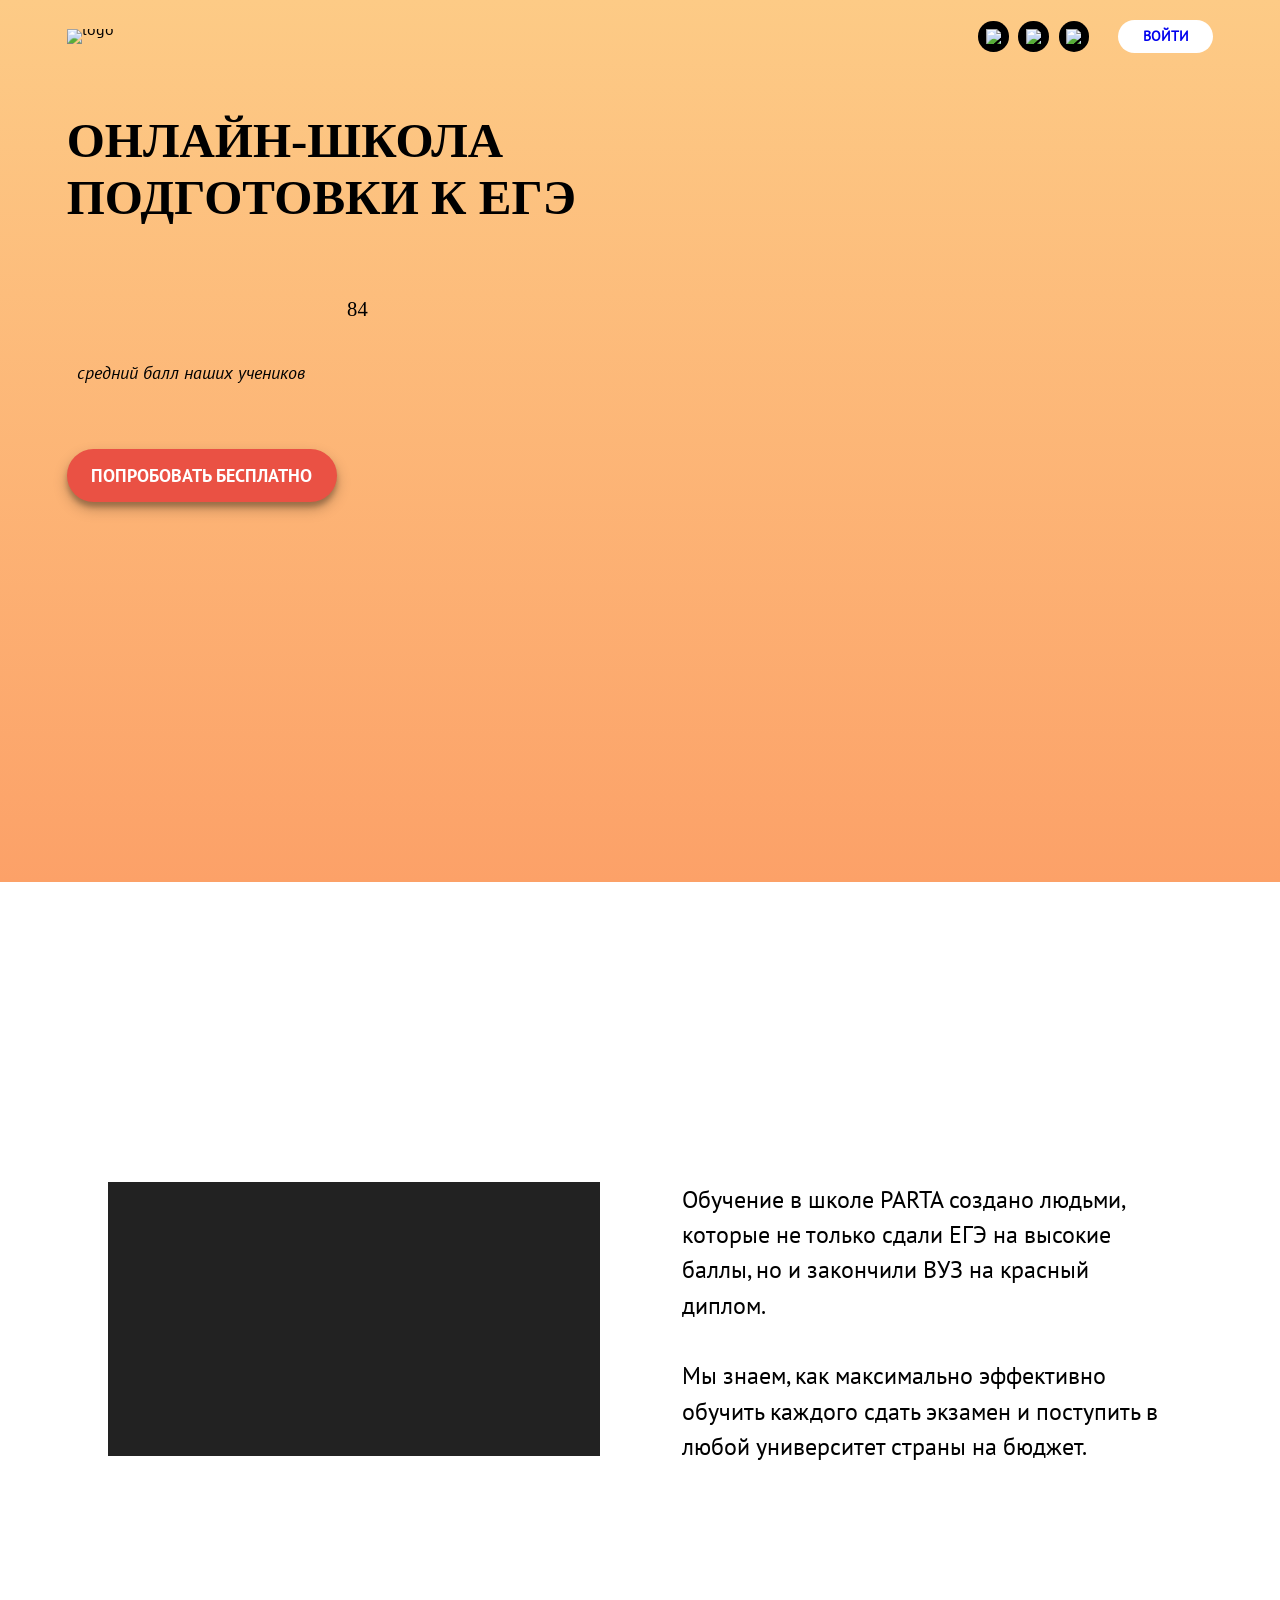
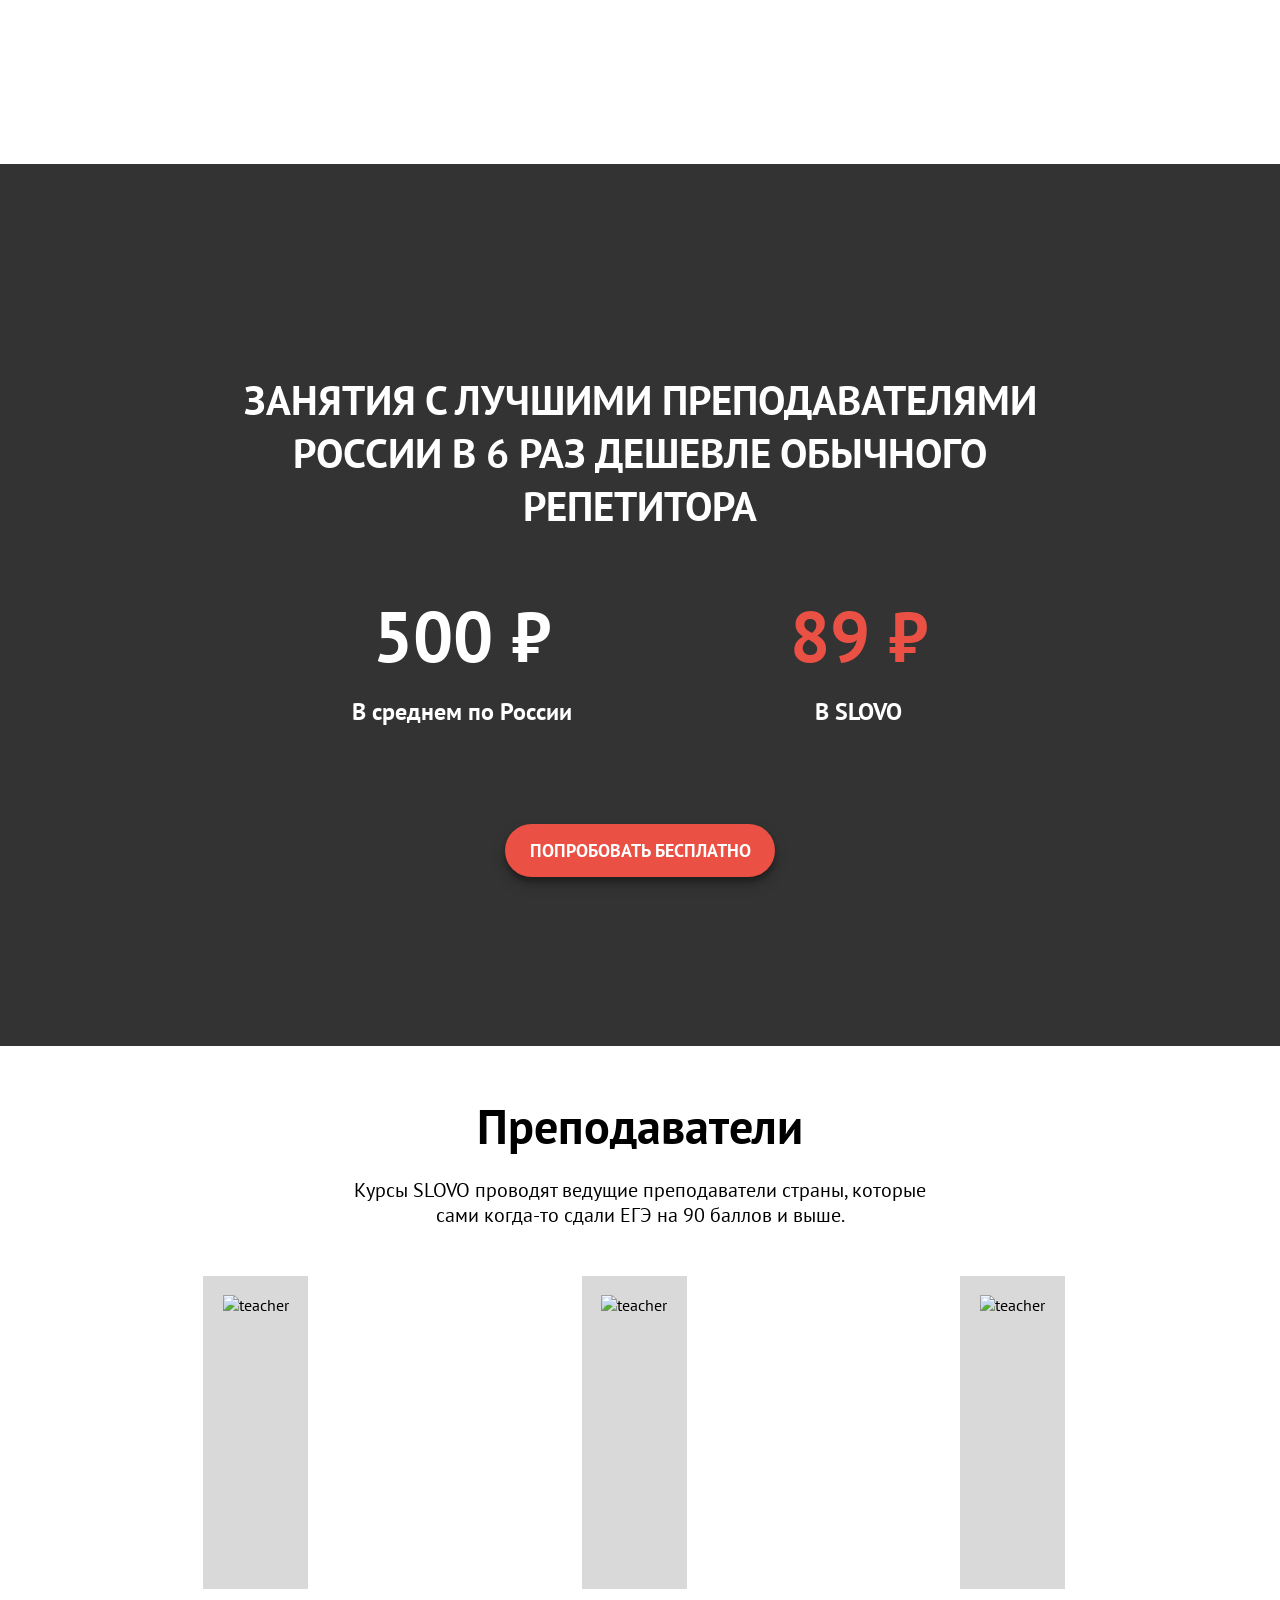
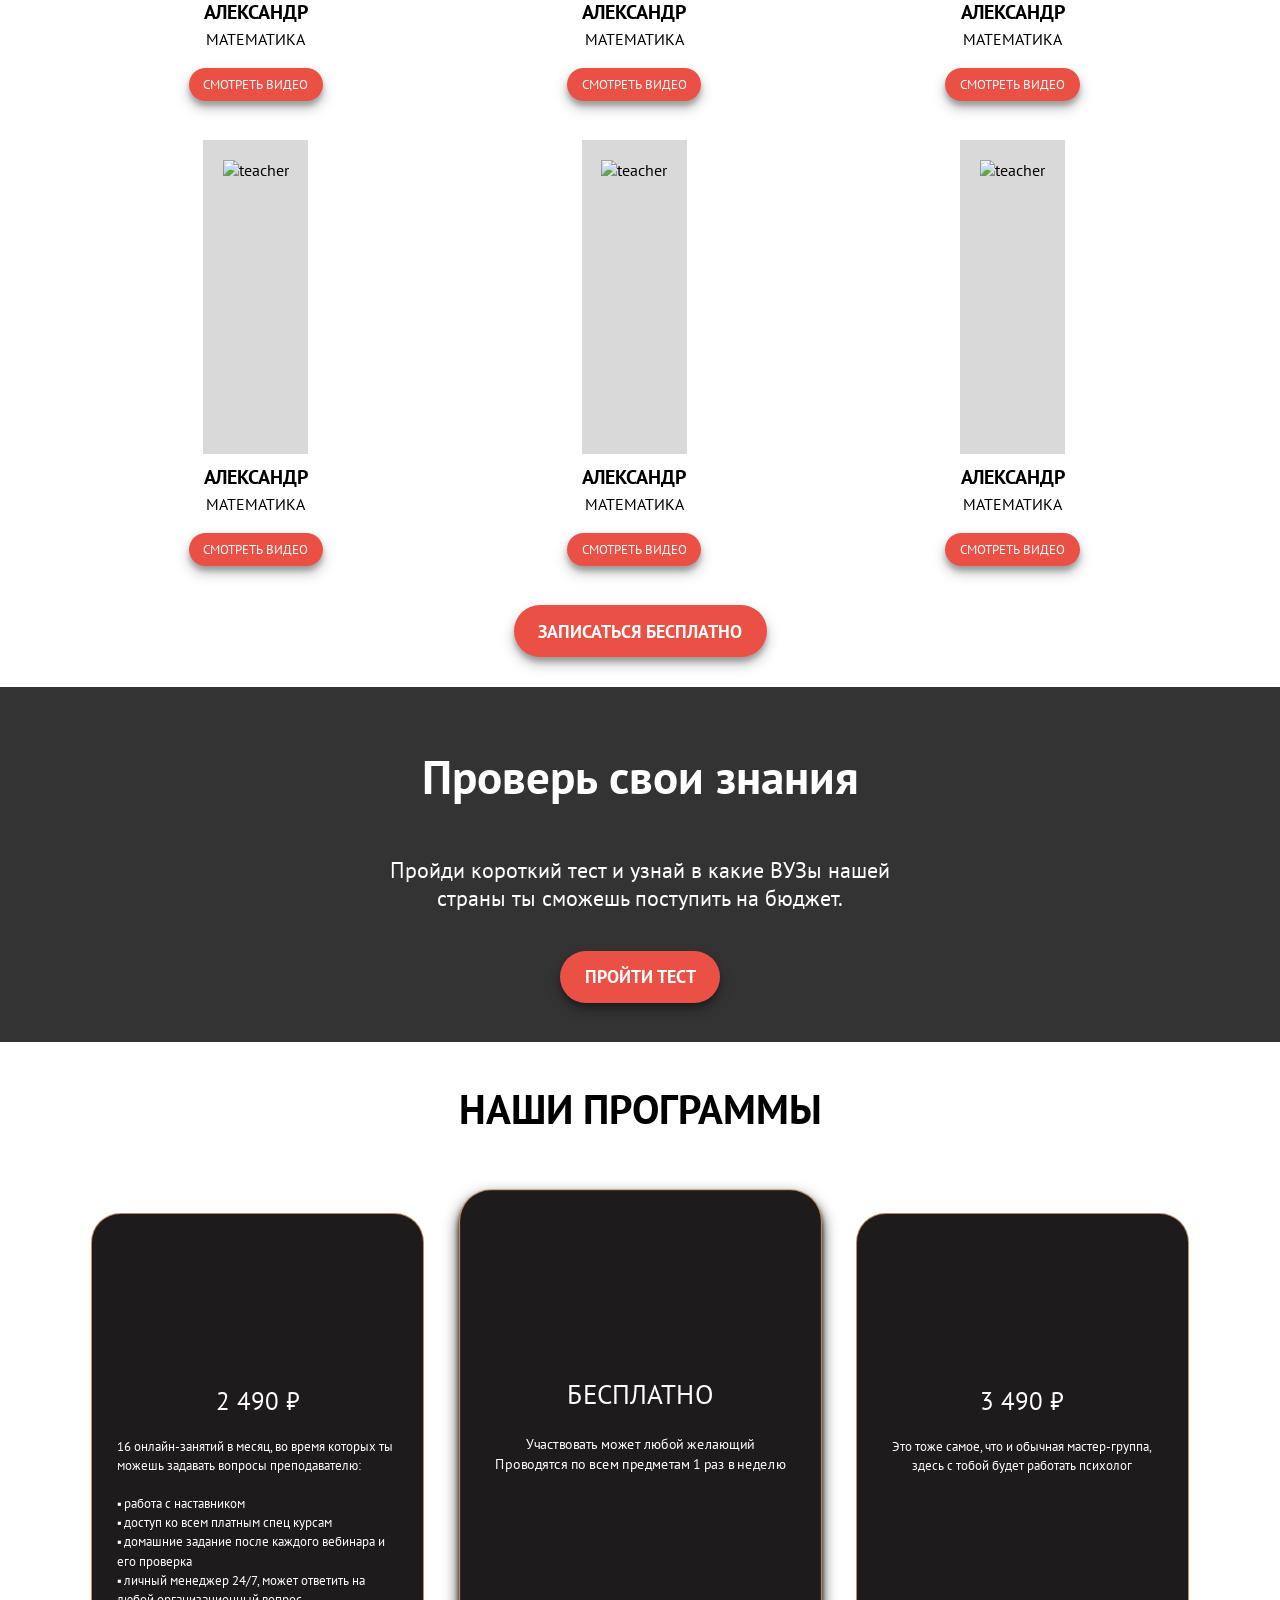
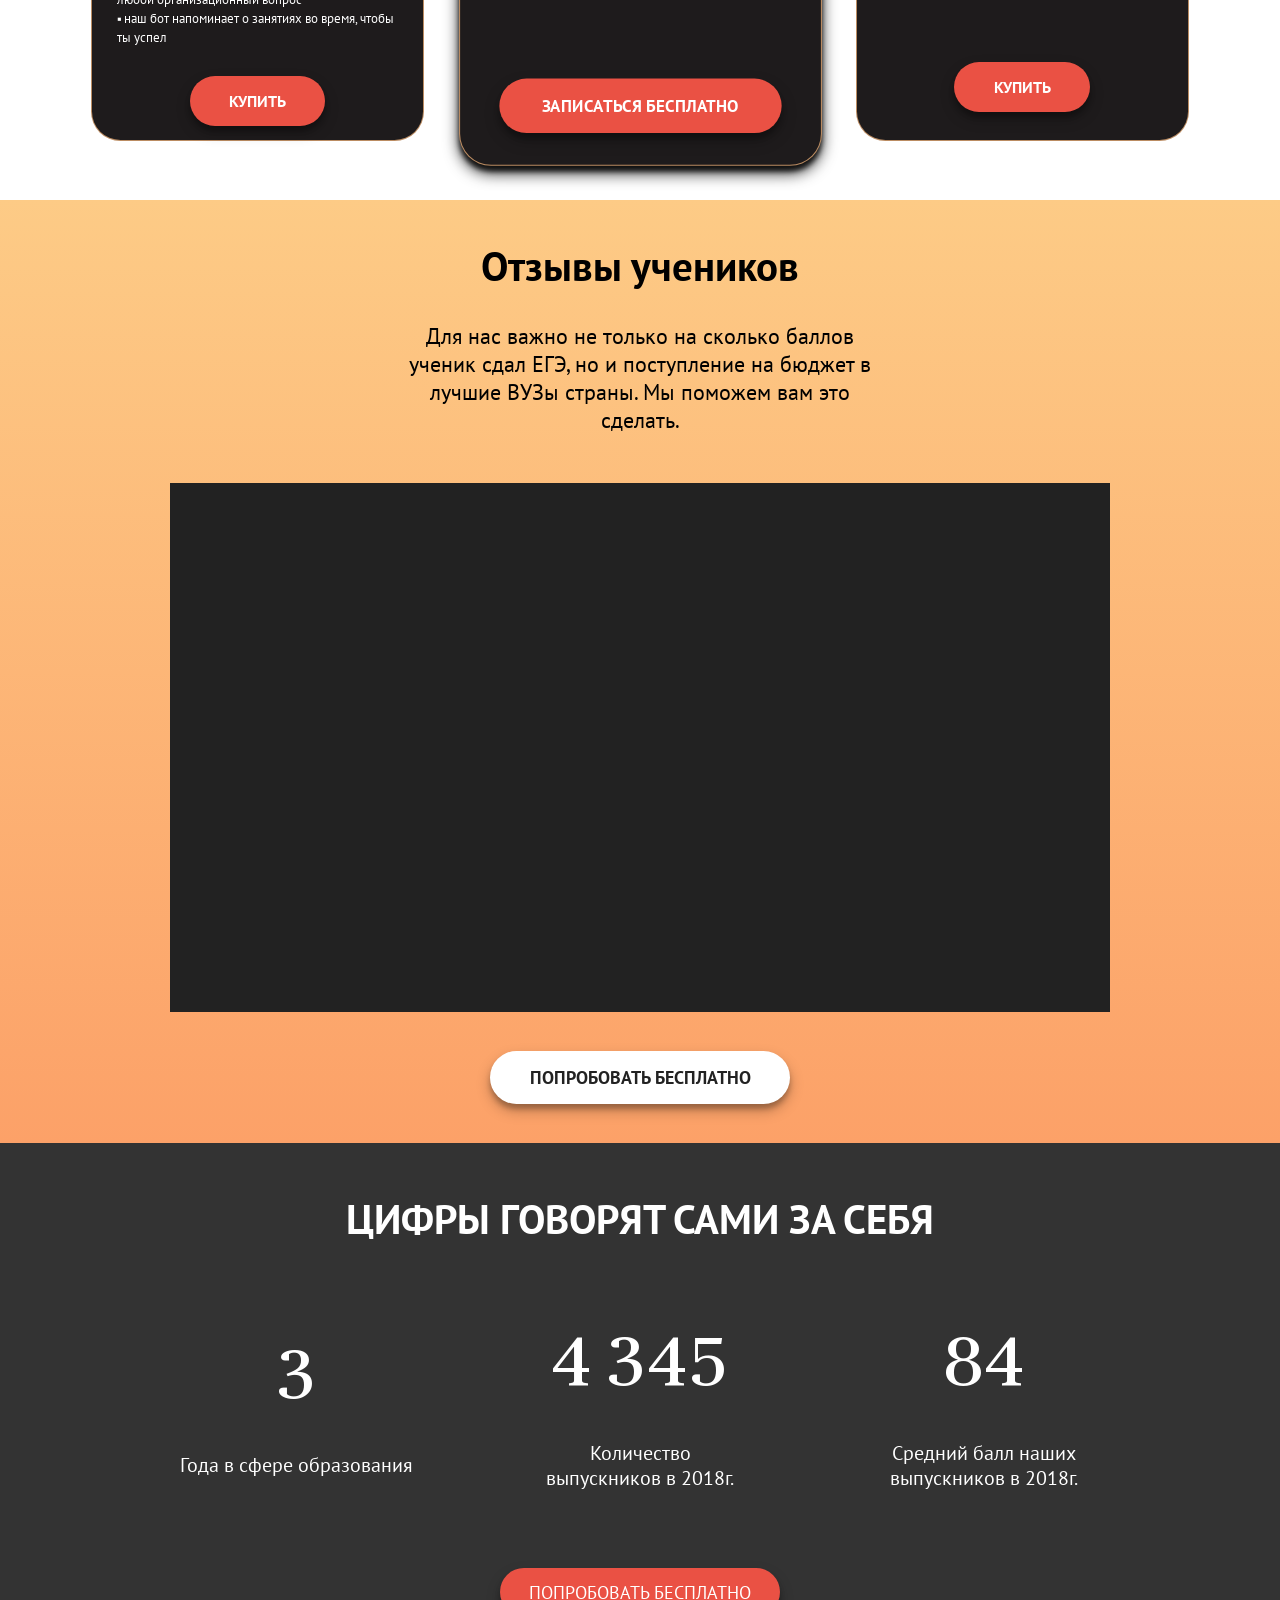
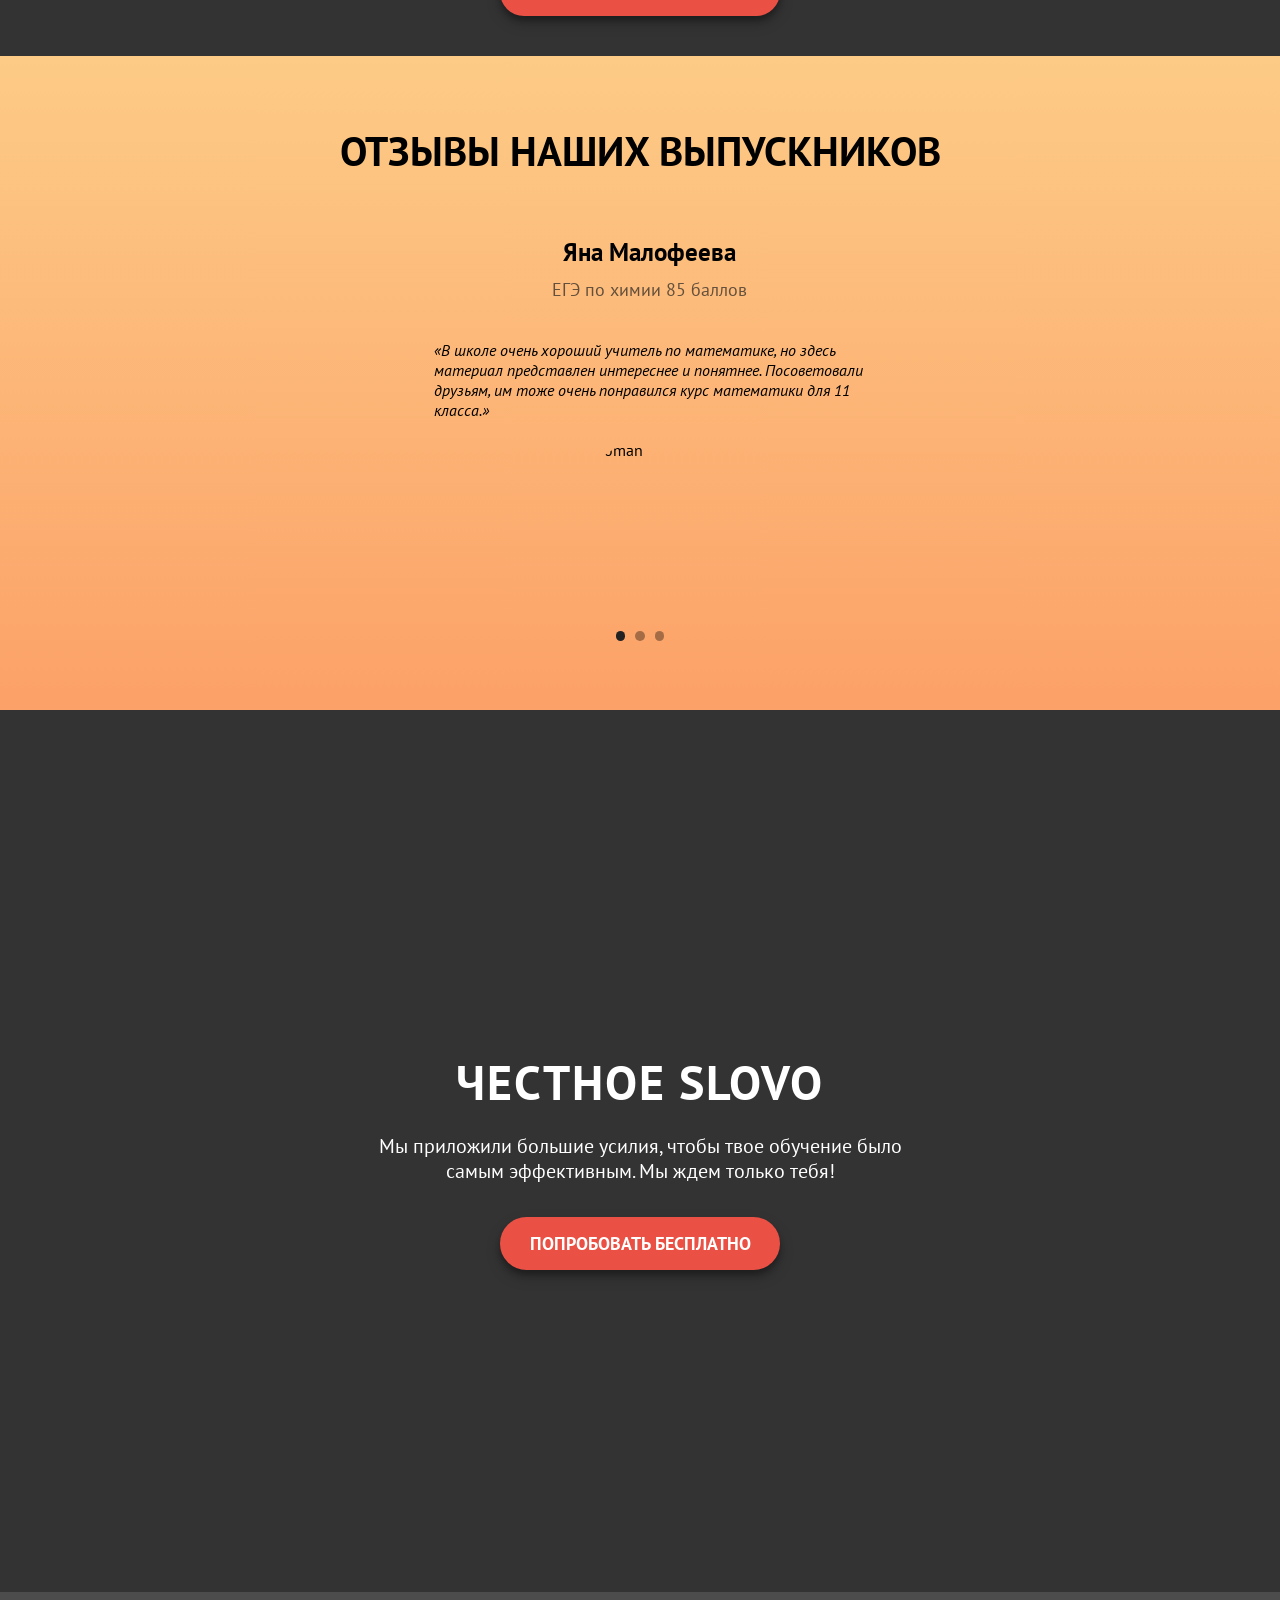
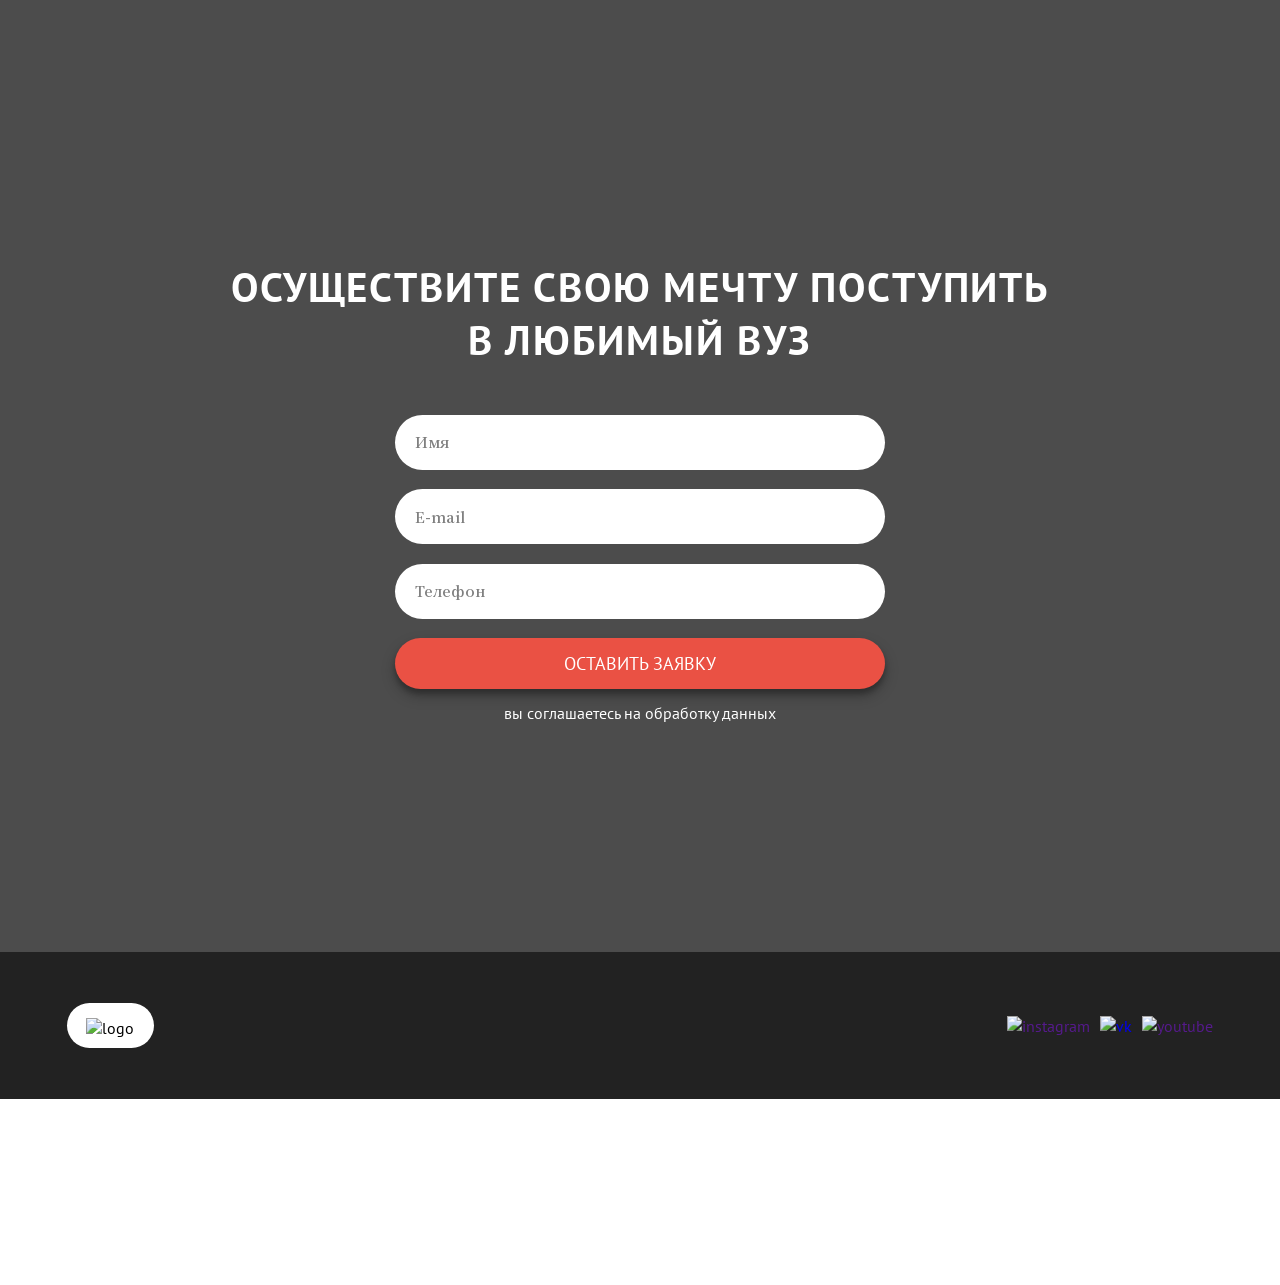
==== index.html @ 0e8b4241 "Add files via upload" ====
<!DOCTYPE html>
<html lang="ru">

<head>
    <meta charset="UTF-8">
    <meta name="viewport" content="width=device-width, initial-scale=1.0">
    <meta http-equiv="X-UA-Compatible" content="ie=edge">
    <title title>SLOVO</title title>
    <link rel="shortcut icon" href="img/ico.ico" type="image/png">
    <link rel="stylesheet" href="css/style.css">
</head>

<body>

    <header class="header">
        <div class="container">
            <div class="navbar-wrap">
                <div class="navbar__logo">
                    <img src="img/header/logo.png" alt="logo">
                </div>
                <div class="navbar__right">
                    <div class="navbar__right__socials">
                        <a href="https://vk.com/slovonline" class="socials__item">
                            <img class="socials__item__image" src="img/header/instagram.svg" alt="instagram">
                        </a>
                        <a href="https://vk.com/slovonline" class="socials__item">
                            <img class="socials__item__image" src="img/header/vk.svg" alt="vk">
                        </a>
                        <a href="https://vk.com/slovonline" class="socials__item">
                            <img class="socials__item__image" src="img/header/youtube.svg" alt="youtube">
                        </a>
                    </div>
                    <div class="navbar__right__button">
                      <a href="https://vk.com/slovonline">ВОЙТИ</a>  
                    </div>
                </div>
            </div>
            <div class="header-block">
                <div class="header-left">
                    <div class="header-left__title title">
                        <h1 class="wow fadeInLeft" data-wow-delay=".1s">ОНЛАЙН-ШКОЛА <br> ПОДГОТОВКИ К ЕГЭ</h1>
                        <div class="header-left__subtitle">
                            <div class="header-left__subtitle-text wow fadeIn" data-wow-delay=".6s"> средний балл наших учеников</div>
                            <div class="header-left__subtitle__score wow fadeIn" data-wow-delay=".6s">
                                84
                            </div>

                        </div>
                        <div class="header-left__button button wow fadeInUp" data-wow-delay=".8s">
                            попробовать бесплатно
                        </div>
                    </div>
                </div>

                <div class="header__image">
                </div>
            </div>
        </div>
        </div>
    </header>

    <section class="about">
        <div class="container about-block">
            <div class="about__video wow fadeInUp">
            </div>
            <div class="about__info wow fadeInUp">
                Обучение в школе PARTA создано людьми, которые не только сдали ЕГЭ на высокие баллы, но и закончили ВУЗ
                на красный диплом.
                <br> <br>
                Мы знаем, как максимально эффективно обучить каждого сдать экзамен и поступить в любой университет
                страны на бюджет.
            </div>
        </div>
    </section>

    <section class="features">
        <div class="container">
            <div class="features__title title">
                ЗАНЯТИЯ С ЛУЧШИМИ ПРЕПОДАВАТЕЛЯМИ <br> РОССИИ В 6 РАЗ ДЕШЕВЛЕ ОБЫЧНОГО <br> РЕПЕТИТОРА
            </div>
            <div class="features__info">
                <div class="features__info__left wow fadeInLeft" data-wow-delay="">
                    500 ₽
                    <div class="features__info__right-price">
                        В среднем по России
                    </div>
                </div>
                <div class="features__info__right  wow fadeInRight" >
                    89 ₽
                    <div class="features__info__right-price">
                        В SLOVO
                    </div>
                </div>
            </div>
            <div class="features__button button">
                попробовать бесплатно
            </div>
        </div>
    </section>

    <section class="teacher">
        <div class="container">
            <div class="teacher__title title">Преподаватели</div>
            <div class="teacher__description">Курсы SLOVO проводят ведущие преподаватели страны, которые <br> сами
                когда-то сдали ЕГЭ на 90 баллов и выше.</div>
            <div class="teacher-block">
                <div class="teacher__item">
                    <div class="teacher__image"><img src="img/teacher/teacher-1.png" alt="teacher"></div>
                    <div class="teacher__name">Александр</div>
                    <div class="teacher__object">Математика</div>
                    <div class="teacher__button button">смотреть видео</div>
                </div>
                <div class="teacher__item">
                    <div class="teacher__image"><img src="img/teacher/teacher-1.png" alt="teacher"></div>
                    <div class="teacher__name">Александр</div>
                    <div class="teacher__object">Математика</div>
                    <div class="teacher__button button">смотреть видео</div>
                </div>
                <div class="teacher__item">
                    <div class="teacher__image"><img src="img/teacher/teacher-1.png" alt="teacher"></div>
                    <div class="teacher__name">Александр</div>
                    <div class="teacher__object">Математика</div>
                    <div class="teacher__button button">смотреть видео</div>
                </div>
                <div class="teacher__item">
                    <div class="teacher__image"><img src="img/teacher/teacher-1.png" alt="teacher"></div>
                    <div class="teacher__name">Александр</div>
                    <div class="teacher__object">Математика</div>
                    <div class="teacher__button button">смотреть видео</div>
                </div>
                <div class="teacher__item">
                    <div class="teacher__image"><img src="img/teacher/teacher-1.png" alt="teacher"></div>
                    <div class="teacher__name">Александр</div>
                    <div class="teacher__object">Математика</div>
                    <div class="teacher__button button">смотреть видео</div>
                </div>
                <div class="teacher__item">
                    <div class="teacher__image"><img src="img/teacher/teacher-1.png" alt="teacher"></div>
                    <div class="teacher__name">Александр</div>
                    <div class="teacher__object">Математика</div>
                    <div class="teacher__button button">смотреть видео</div>
                </div>
            </div>
            <div class="teacher__button-main button">
                записаться бесплатно
            </div>
        </div>
    </section>

    <section class="check">
        <div class="container">
            <div class="check-block">
                <div class="check__title title">Проверь свои знания</div>
                <div class="check__description">Пройди короткий тест и узнай в какие ВУЗы нашей <br> страны ты сможешь
                    поступить на бюджет.</div>
                <div class="check__button button wow fadeInUp">пройти тест</div>
            </div>
        </div>
    </section>

    <section class="program">
        <div class="container">
            <div class="program__title title">НАШИ ПРОГРАММЫ</div>
            <div class="program-block">
                <div class="program__item wow fadeInUp" data-wow-delay=".1s">
                    <div class="program__image"><img src="img/program/master.jpg" alt="master"></div>
                    <div class="program__price">2 490 ₽</div>
                    <div class="program__info">
                        16 онлайн-занятий в месяц, во время которых ты можешь задавать вопросы преподавателю:<br><br>
                        ▪️ работа с наставником <br>
                        ▪️ доступ ко всем платным спец курсам<br>
                        ▪️ домашние задание после каждого вебинара и его проверка<br>
                        ▪️ личный менеджер 24/7, может ответить на любой организационный вопрос <br>
                        ▪️ наш бот напоминает о занятиях во время, чтобы ты успел <br>

                    </div>
                    <div class="program__button button">купить</div>
                </div>
                <div class="program__item  wow fadeInUp" data-wow-delay=".3s">
                    <div class="program__image"><img src="iMG/program/free.jpg" alt="free"></div>
                    <div class="program__price">бесплатно</div>
                    <div class="program__info">
                        Участвовать может любой желающий <br>
                        Проводятся по всем предметам 1 раз в неделю
                    </div>
                    <div class="program__button button">записаться бесплатно</div>
                </div>
                <div class="program__item  wow fadeInUp" data-wow-delay=".5s">
                    <div class="program__image"><img src="IMG/program/master.jpg" alt="masterPRO"></div>
                    <div class="program__price">3 490 ₽</div>
                    <div class="program__info">
                        Это тоже самое, что и обычная мастер-группа, здесь с тобой будет работать психолог 

                    </div>
                    <div class="program__button button">купить</div>
                </div>
            </div>
        </div>
    </section>

    <section class="feedback">
            <div class="container">
                <div class="feedback__title title">Отзывы учеников</div>
                <div class="feedback__subtitle">Для нас важно не только на сколько баллов ученик сдал ЕГЭ, но и поступление
                    на бюджет в лучшие ВУЗы страны. Мы поможем вам это сделать.</div>
                <div class="feedback__video"></div>
                <div class="feedback__button button">попробовать бесплатно</div>
            </div>
        </section>

    <section class="number">
        <div class="container">
            <div class="number__title title">ЦИФРЫ ГОВОРЯТ САМИ ЗА СЕБЯ</div>
            <div class="number-block">
                <div class="number__item wow fadeInUp">
                    <div class="number__count">3</div>
                    <div class="number__info">Года в сфере образования</div>
                </div>
                <div class="number__item wow fadeInUp">
                    <div class="number__count">4 345</div>
                    <div class="number__info">Количество <br> выпускников в 2018г.</div>
                </div>
                <div class="number__item wow fadeInUp">
                    <div class="number__count">84</div>
                    <div class="number__info">Средний балл наших <br> выпускников в 2018г.</div>
                </div>
            </div>
            <div class="number__button button wow fadeIn" data-wow-delay=".5s">попробовать бесплатно</div>
        </div>
    </section>

    <section class="comment">
        <div class="container">
            <div class="comment__title title">ОТЗЫВЫ НАШИХ ВЫПУСКНИКОВ</div>
            <div class="slider-wrap">
                <div class="slider">
                    <div class="slider__item">
                        <div class="slider__name">Яна Малофеева</div>
                        <div class="slider__subject">ЕГЭ по химии 85 баллов</div>
                        <div class="slider__text">«В школе очень хороший учитель по математике, но здесь материал
                            представлен интереснее и понятнее. Посоветовали друзьям, им тоже очень понравился курс
                            математики для 11 класса.» </div>
                        <div class="slider__image"><img src="img/comments/comments-1.jpg" alt="woman"></div>
                    </div>
                    <div class="slider__item">
                        <div class="slider__name">Яна Малофеева</div>
                        <div class="slider__subject">ЕГЭ по химии 85 баллов</div>
                        <div class="slider__text">«В школе очень хороший учитель по математике, но здесь материал
                            представлен интереснее и понятнее. Посоветовали друзьям, им тоже очень понравился курс
                            математики для 11 класса.» </div>
                        <div class="slider__image"><img src="img/comments/comments-1.jpg" alt="woman"></div>
                    </div>
                    <div class="slider__item">
                        <div class="slider__name">Яна Малофеева</div>
                        <div class="slider__subject">ЕГЭ по химии 85 баллов</div>
                        <div class="slider__text">«В школе очень хороший учитель по математике, но здесь материал
                            представлен интереснее и понятнее. Посоветовали друзьям, им тоже очень понравился курс
                            математики для 11 класса.» </div>
                        <div class="slider__image"><img src="img/comments/comments-1.jpg" alt="woman"></div>
                    </div>
                </div>
            </div>
        </div>
    </section>

    <section class="word">
        <div class="container">
            <div class="word-block">
                <div class="word__title title wow fadeIn" data-wow-delay=".6s">ЧЕСТНОЕ SLOVO</div>
                <div class="word__subtitle title wow fadeInDown" data-wow-delay=".3s">Мы приложили большие усилия, чтобы твое обучение было
                    <br> самым эффективным. Мы ждем только тебя!</div>
                <div class="word__button button">
                    попробовать бесплатно
                </div>
            </div>
        </div>
    </section>

    <section class="application">
        <div class="container">
            <div class="application__title title">ОСУЩЕСТВИТЕ СВОЮ МЕЧТУ ПОСТУПИТЬ <br> В ЛЮБИМЫЙ ВУЗ</div>
            <form action="" id="send-form">
                <input type="text" class="wow fadeInLeft" data-wow-delay=".2s" placeholder="Имя" name="name_" required>
                <input type="text" class="wow fadeInLeft" data-wow-delay=".3s" placeholder="E-mail" name="email_" required>
                <input type="text" class="wow fadeInLeft" data-wow-delay=".5s" placeholder="Телефон" name="phone_" required>
                <button class="button wow fadeInLeft" data-wow-delay=".7s" type="submit">Оставить заявку</button>
                <div class="ok wow fadeIn" data-wow-delay="1.5s">вы соглашаетесь на обработку данных</div>
            </form>
        </div>
    </section>

    <footer class="footer">
        <div class="container">
            <div class="footer-wrap">
                <div class="footer__logo">
                    <img src="img/header/logo.png" alt="logo">
                </div>
        <!--      <div class="footer__offer">
                    <a href="">Договор оферты</a> <br>
                    <a href="">Пользовательское соглашение</a>
                </div>
                -->  
                <div class="footer__socials">
                    <a target="_blank" href="" class="socials__item">
                        <img class="socials__item__image" src="img/header/instagram.svg" alt="instagram">
                    </a>
                    <a target="_blank" href="https://vk.com/slovonline" class="socials__item">
                        <img class="socials__item__image" src="img/header/vk.svg" alt="vk">
                    </a>
                    <a target="_blank" href="" class="socials__item">
                        <img class="socials__item__image" src="img/header/youtube.svg" alt="youtube">
                    </a>
                </div>
            </div>
        </div>
    </footer>


    <script src="js/jquery-3.3.1.min.js"></script>
    <script src="js/jquery.bxslider.min.js"></script>
    <script src="js/wow.min.js"></script>
    <script src="js/main.js"></script>
    <script>
        $(document).ready(function () {
            $('.slider').bxSlider({
                speed: 900
            });
        });
    </script>

</body>

</html>
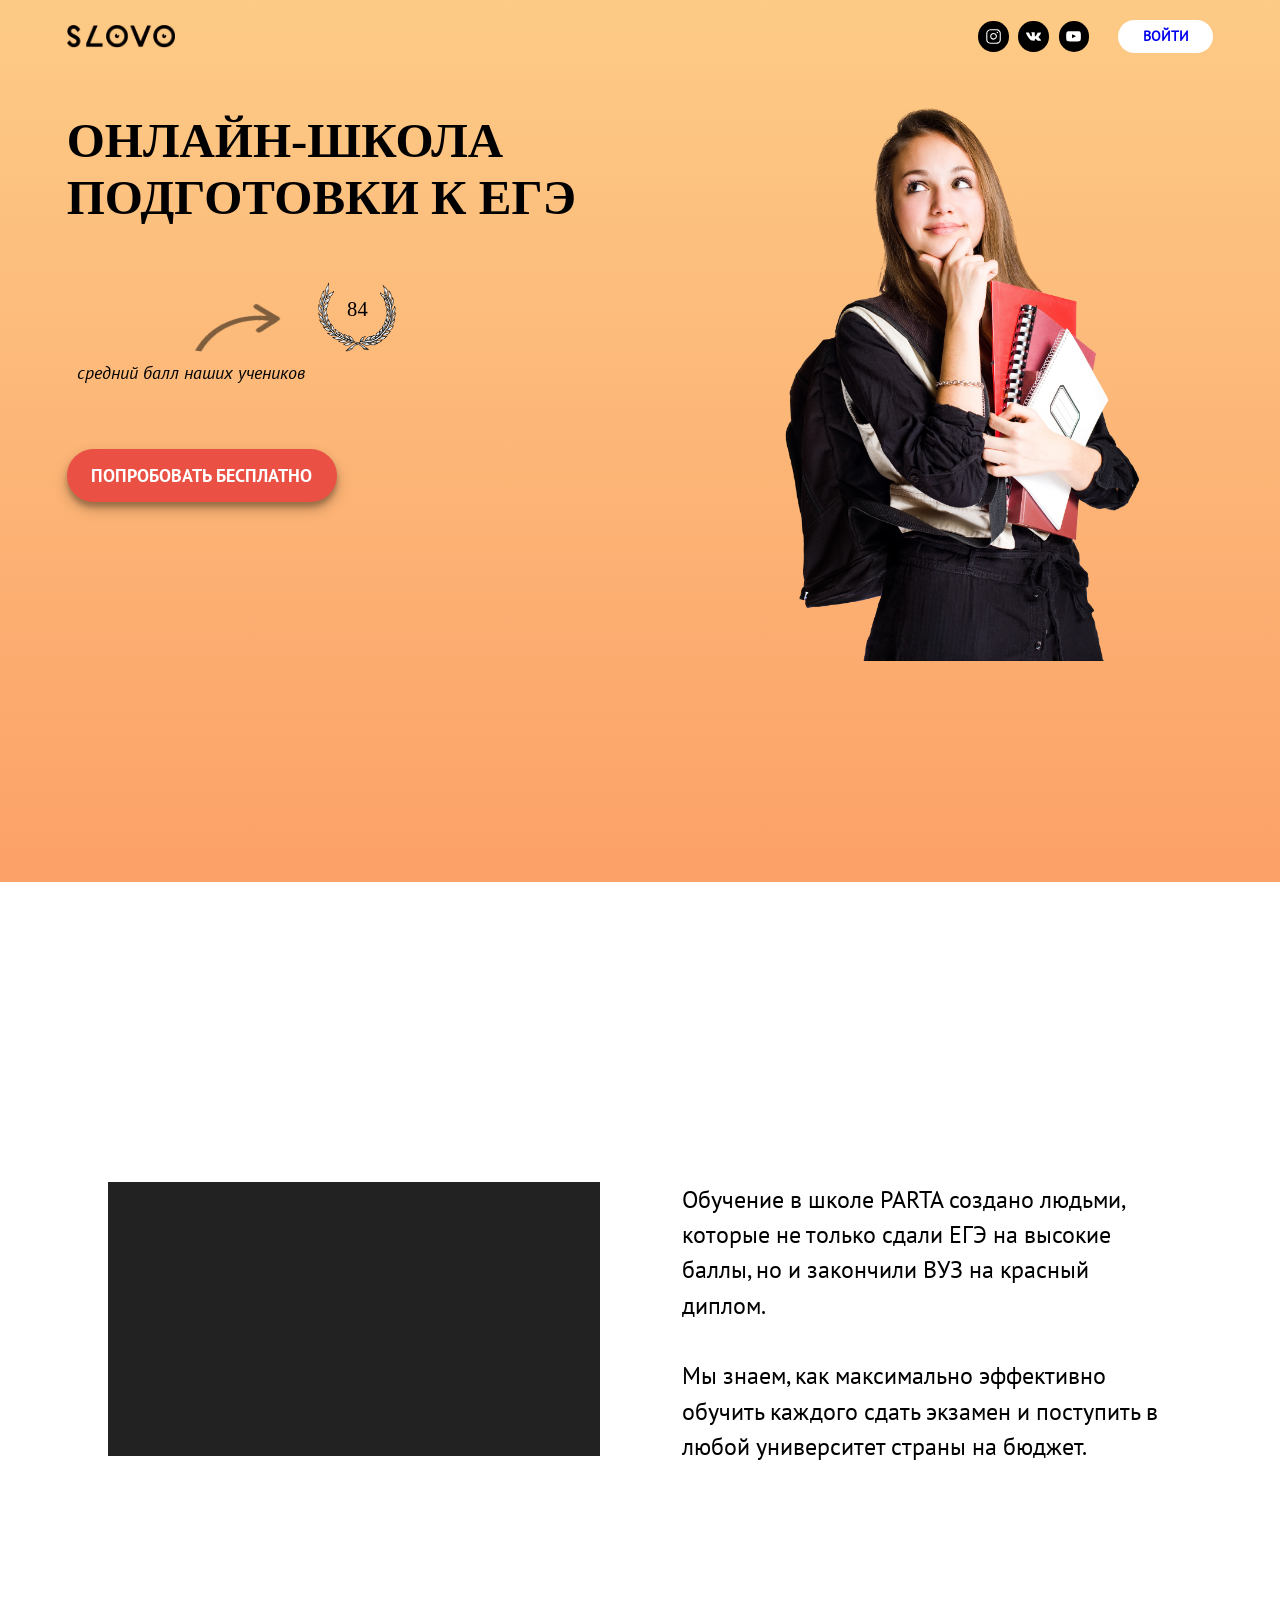
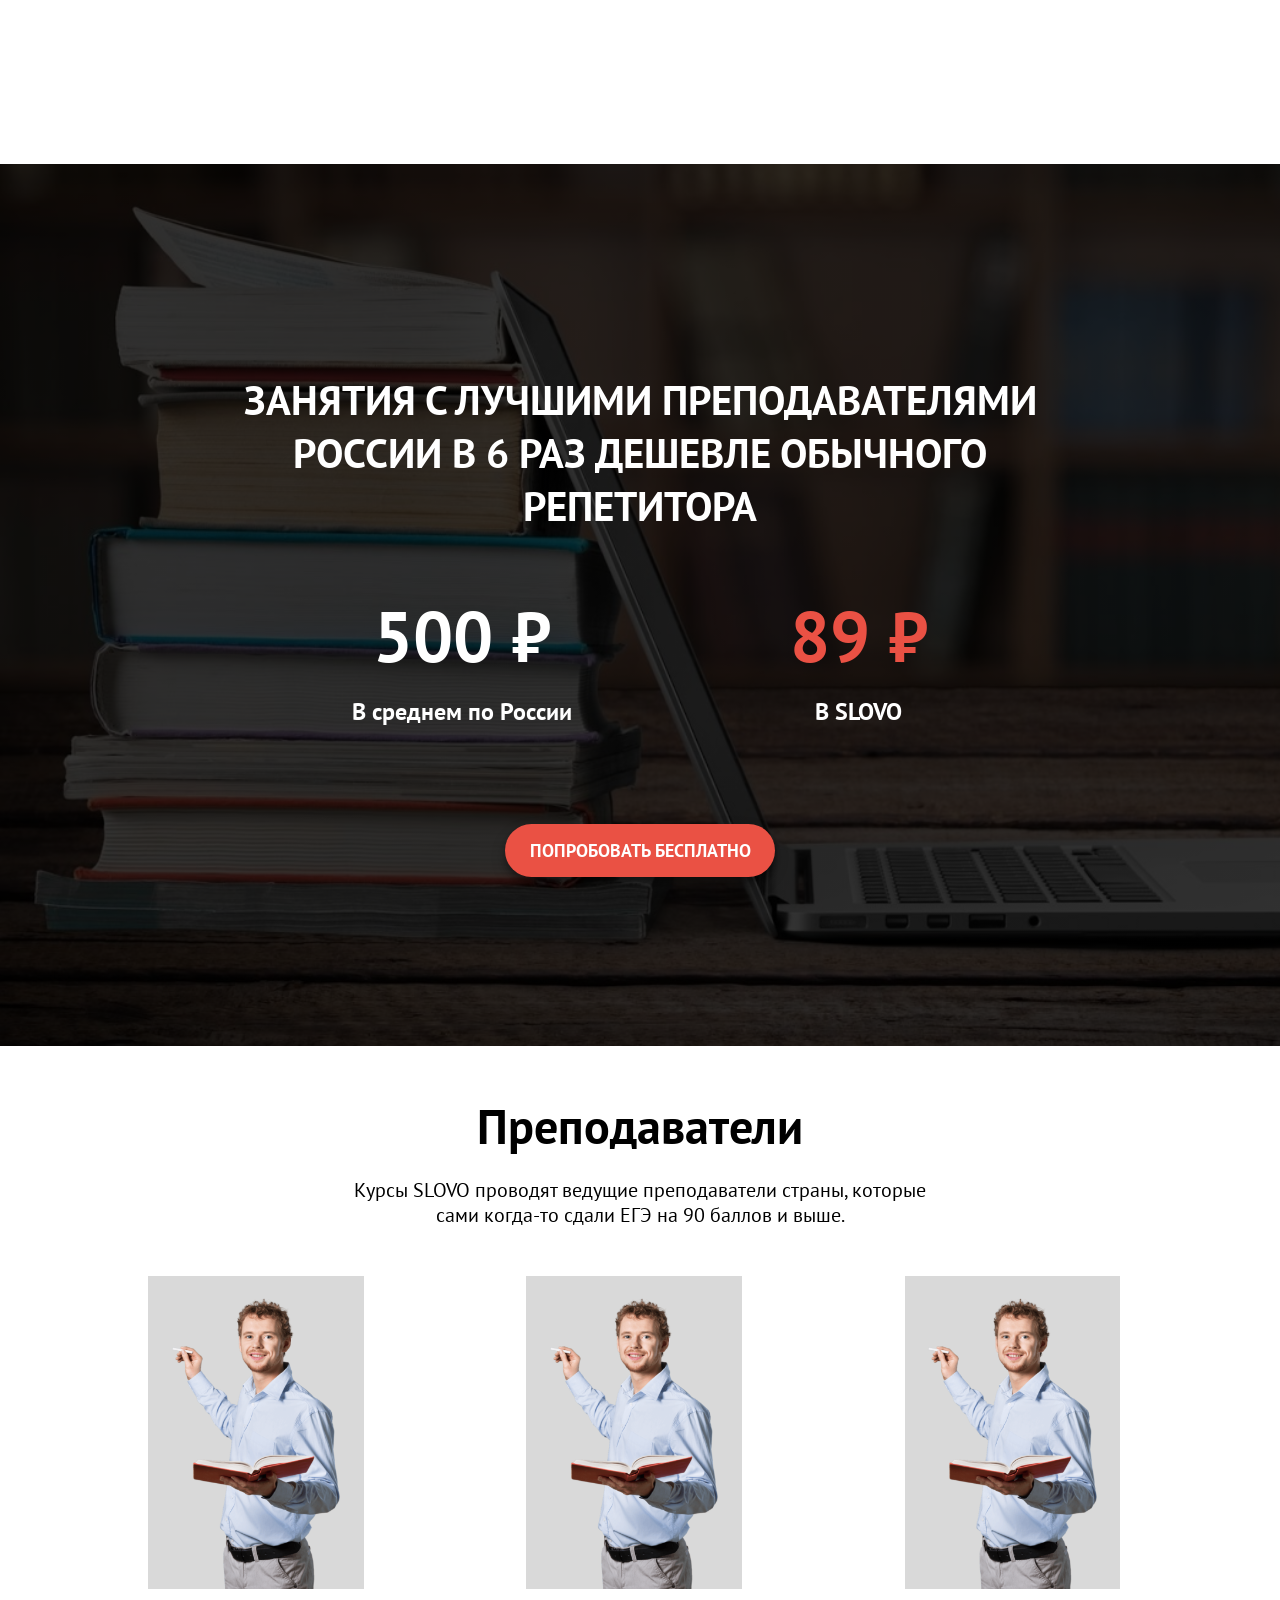
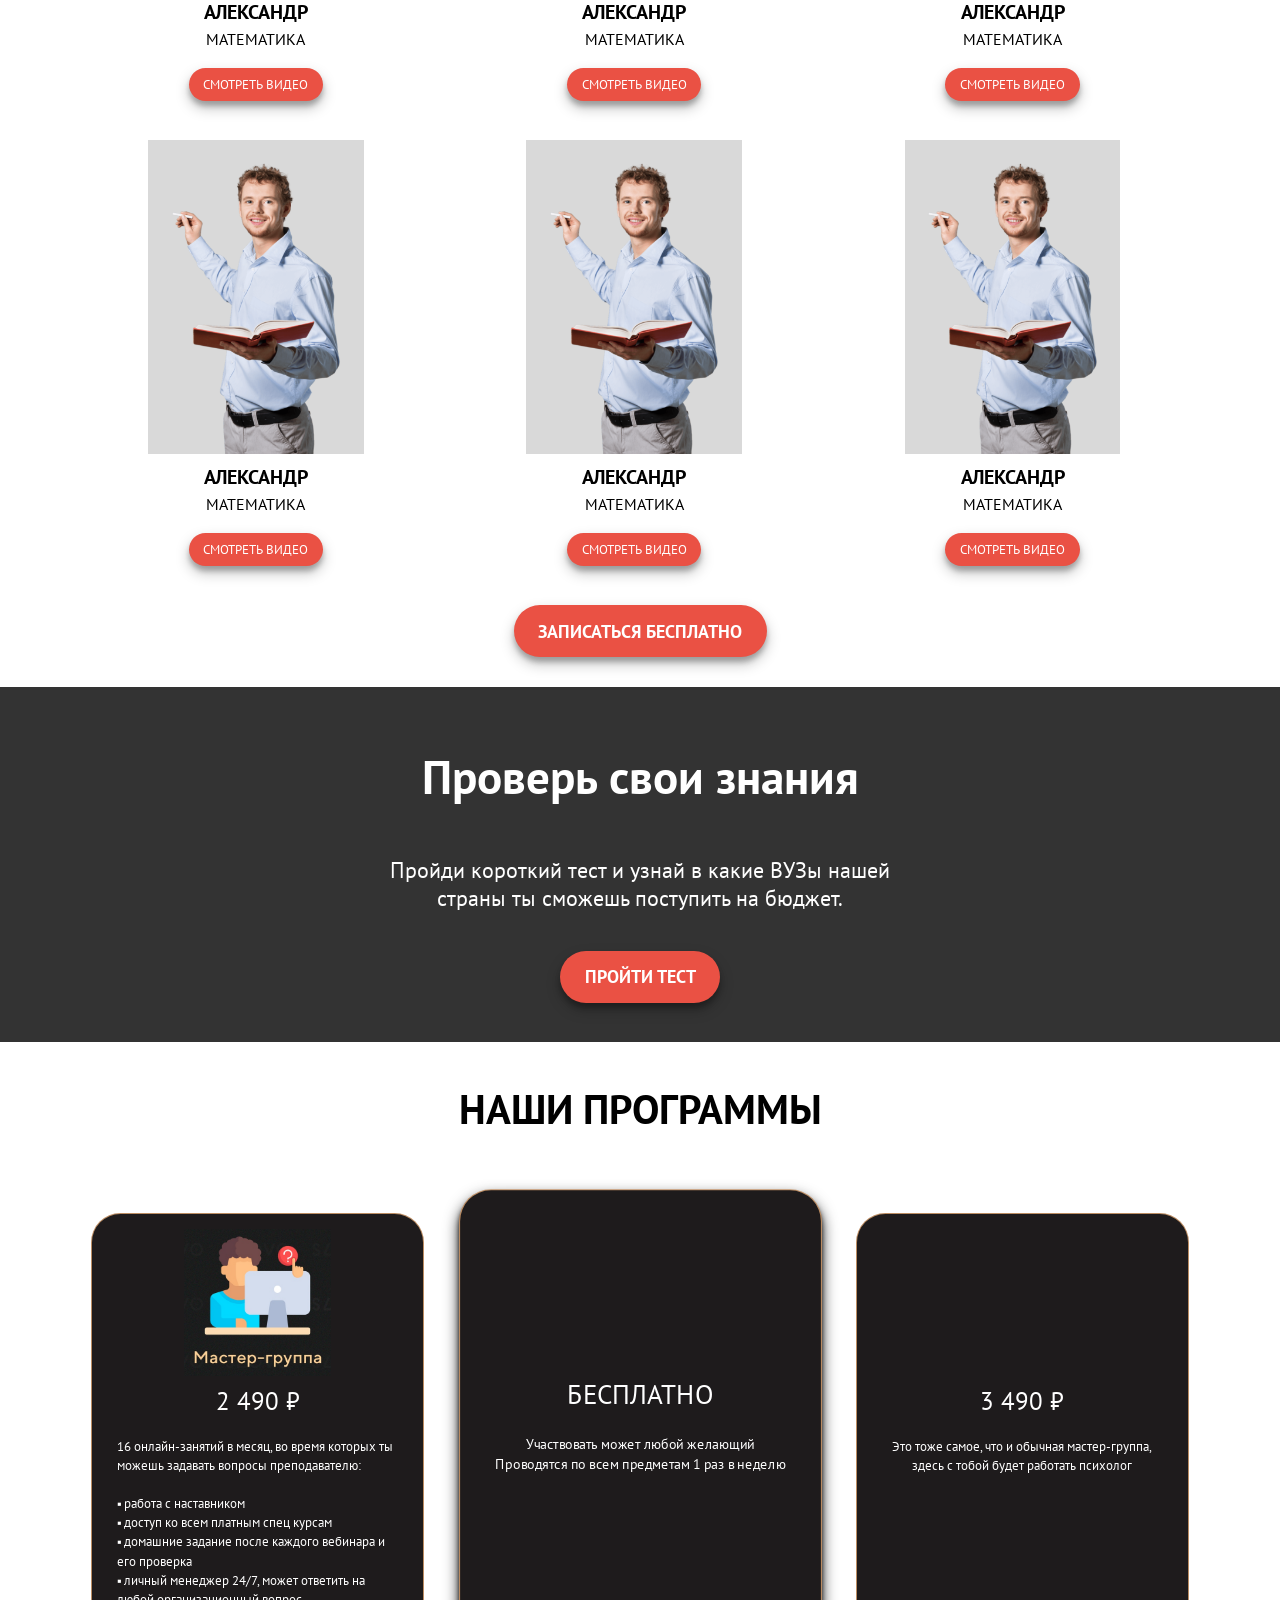
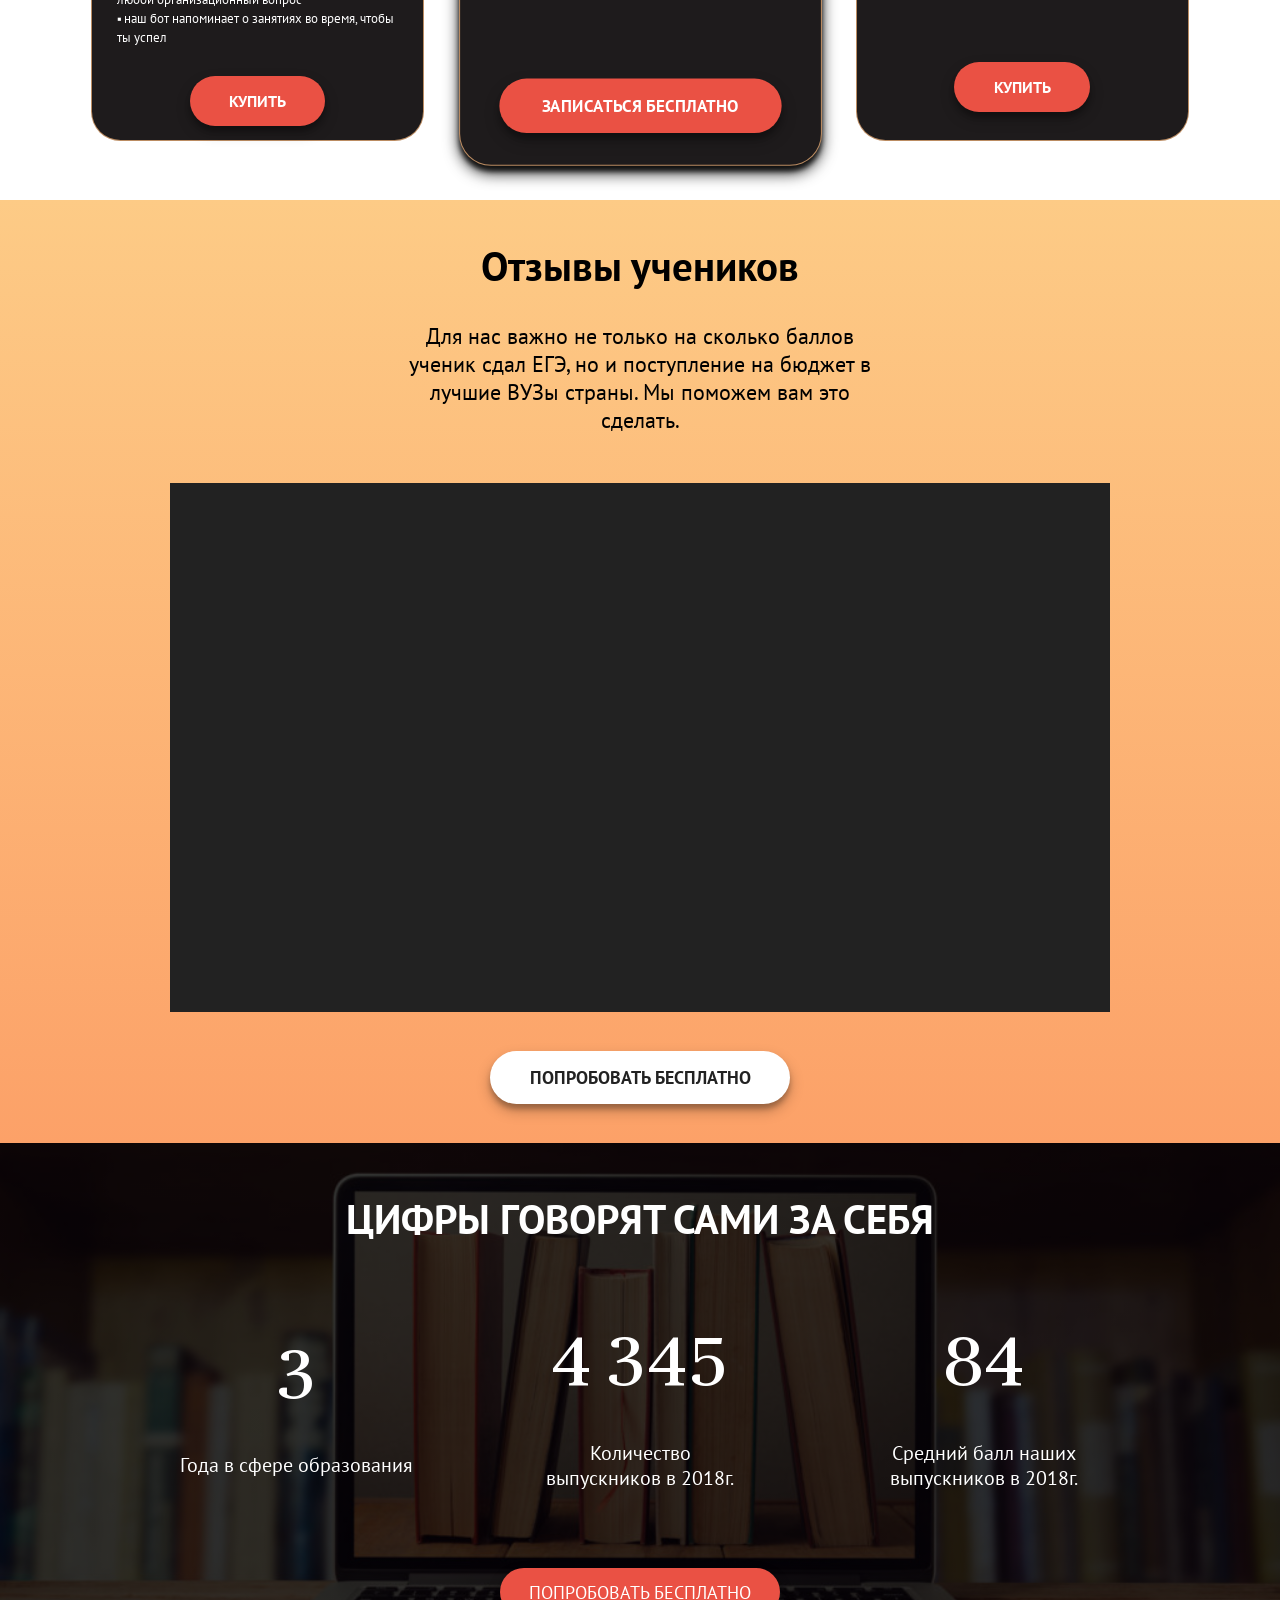
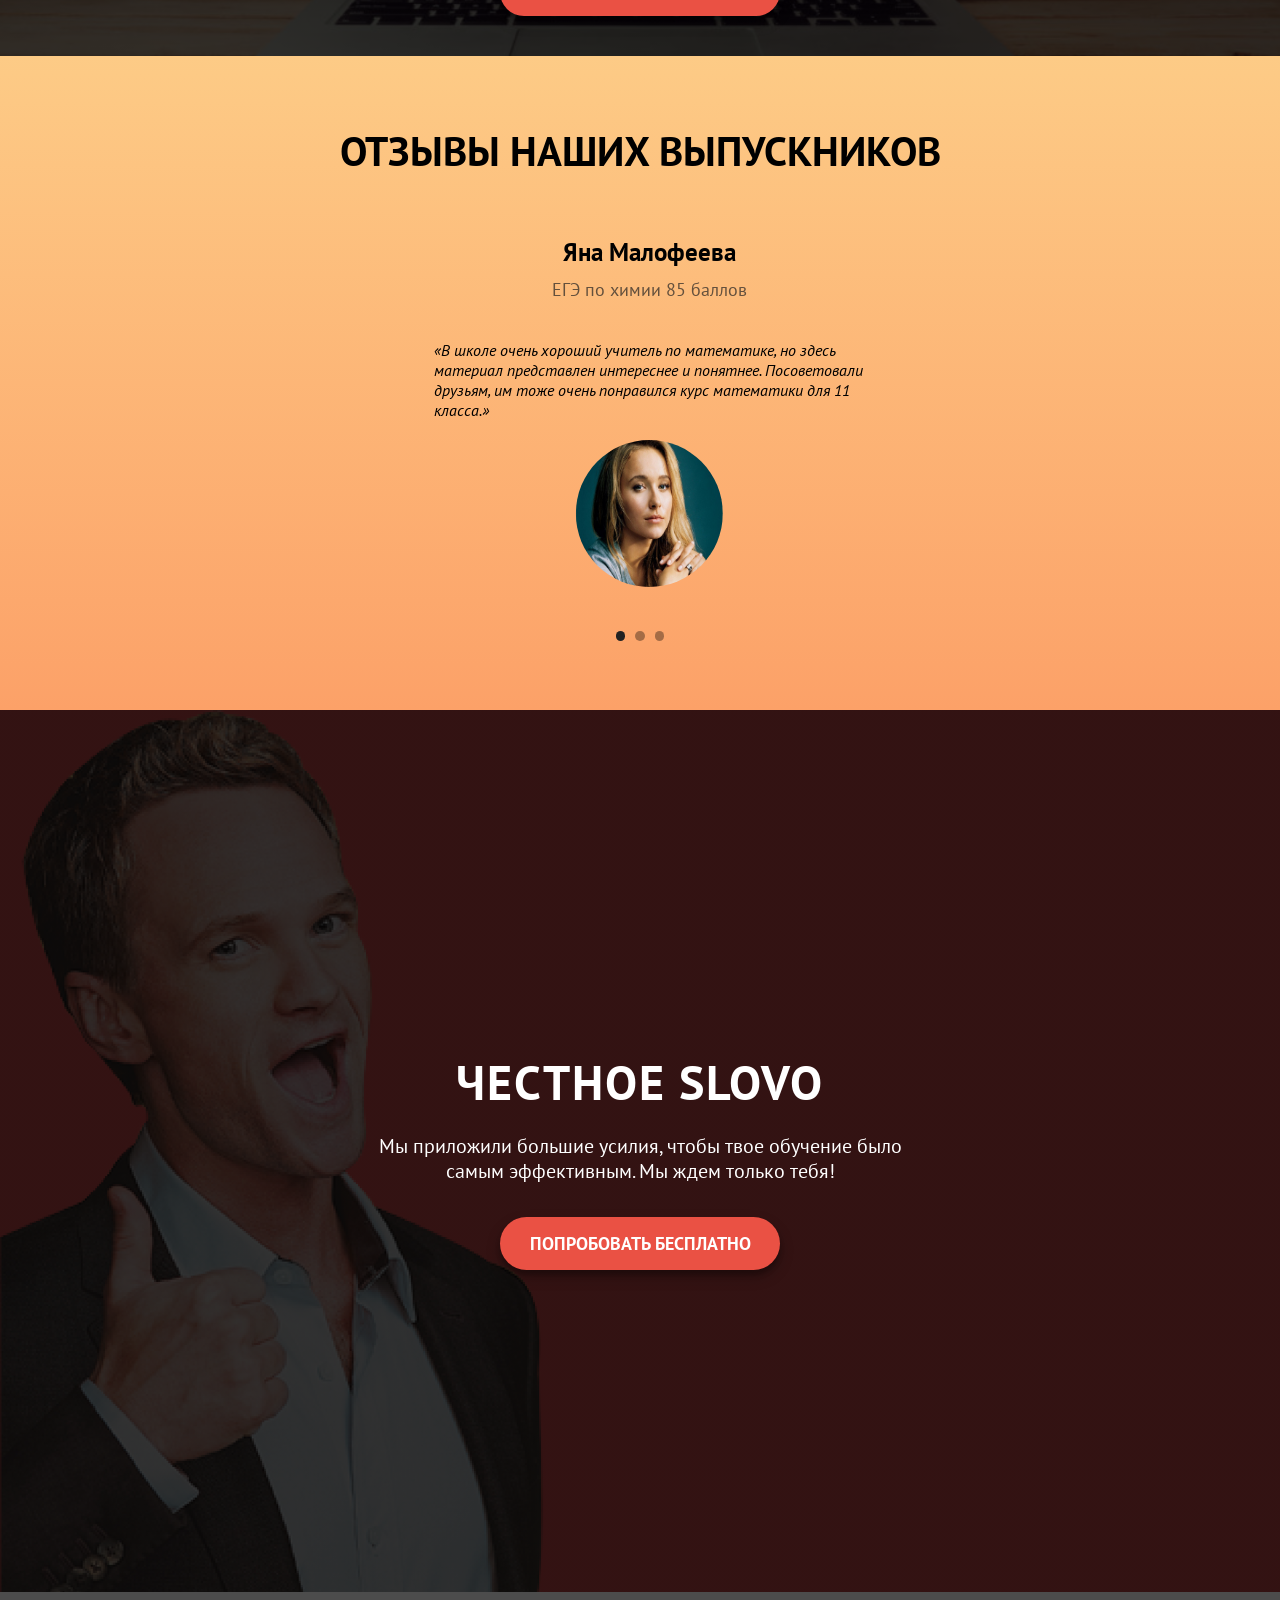
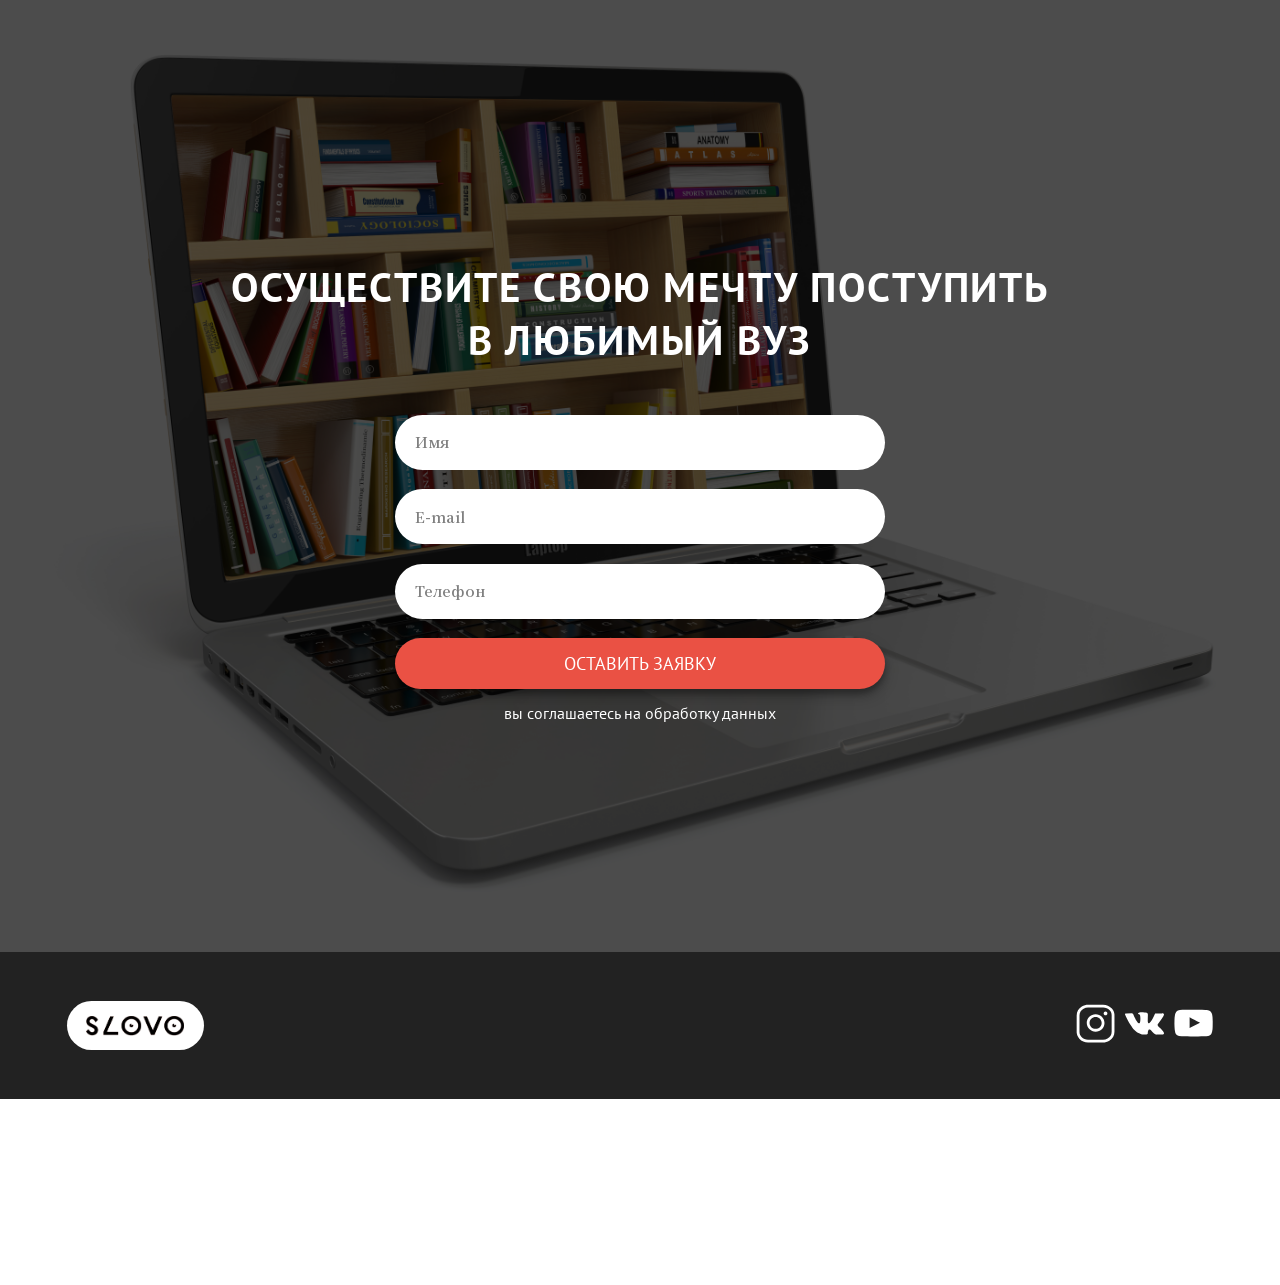
==== commit 891d3eea: "Add files via upload" ====
--- a/index.html
+++ b/index.html
@@ -31,7 +31,7 @@
                         </a>
                     </div>
                     <div class="navbar__right__button">
-                      <a href="https://vk.com/slovonline">ВОЙТИ</a>  
+                        <a href="https://vk.com/slovonline">ВОЙТИ</a>
                     </div>
                 </div>
             </div>
@@ -40,7 +40,8 @@
                     <div class="header-left__title title">
                         <h1 class="wow fadeInLeft" data-wow-delay=".1s">ОНЛАЙН-ШКОЛА <br> ПОДГОТОВКИ К ЕГЭ</h1>
                         <div class="header-left__subtitle">
-                            <div class="header-left__subtitle-text wow fadeIn" data-wow-delay=".6s"> средний балл наших учеников</div>
+                            <div class="header-left__subtitle-text wow fadeIn" data-wow-delay=".6s"> средний балл наших
+                                учеников</div>
                             <div class="header-left__subtitle__score wow fadeIn" data-wow-delay=".6s">
                                 84
                             </div>
@@ -85,7 +86,7 @@
                         В среднем по России
                     </div>
                 </div>
-                <div class="features__info__right  wow fadeInRight" >
+                <div class="features__info__right  wow fadeInRight">
                     89 ₽
                     <div class="features__info__right-price">
                         В SLOVO
@@ -189,7 +190,7 @@
                     <div class="program__image"><img src="IMG/program/master.jpg" alt="masterPRO"></div>
                     <div class="program__price">3 490 ₽</div>
                     <div class="program__info">
-                        Это тоже самое, что и обычная мастер-группа, здесь с тобой будет работать психолог 
+                        Это тоже самое, что и обычная мастер-группа, здесь с тобой будет работать психолог
 
                     </div>
                     <div class="program__button button">купить</div>
@@ -199,14 +200,14 @@
     </section>
 
     <section class="feedback">
-            <div class="container">
-                <div class="feedback__title title">Отзывы учеников</div>
-                <div class="feedback__subtitle">Для нас важно не только на сколько баллов ученик сдал ЕГЭ, но и поступление
-                    на бюджет в лучшие ВУЗы страны. Мы поможем вам это сделать.</div>
-                <div class="feedback__video"></div>
-                <div class="feedback__button button">попробовать бесплатно</div>
-            </div>
-        </section>
+        <div class="container">
+            <div class="feedback__title title">Отзывы учеников</div>
+            <div class="feedback__subtitle">Для нас важно не только на сколько баллов ученик сдал ЕГЭ, но и поступление
+                на бюджет в лучшие ВУЗы страны. Мы поможем вам это сделать.</div>
+            <div class="feedback__video"></div>
+            <div class="feedback__button button">попробовать бесплатно</div>
+        </div>
+    </section>
 
     <section class="number">
         <div class="container">
@@ -267,7 +268,8 @@
         <div class="container">
             <div class="word-block">
                 <div class="word__title title wow fadeIn" data-wow-delay=".6s">ЧЕСТНОЕ SLOVO</div>
-                <div class="word__subtitle title wow fadeInDown" data-wow-delay=".3s">Мы приложили большие усилия, чтобы твое обучение было
+                <div class="word__subtitle title wow fadeInDown" data-wow-delay=".3s">Мы приложили большие усилия, чтобы
+                    твое обучение было
                     <br> самым эффективным. Мы ждем только тебя!</div>
                 <div class="word__button button">
                     попробовать бесплатно
@@ -281,8 +283,10 @@
             <div class="application__title title">ОСУЩЕСТВИТЕ СВОЮ МЕЧТУ ПОСТУПИТЬ <br> В ЛЮБИМЫЙ ВУЗ</div>
             <form action="" id="send-form">
                 <input type="text" class="wow fadeInLeft" data-wow-delay=".2s" placeholder="Имя" name="name_" required>
-                <input type="text" class="wow fadeInLeft" data-wow-delay=".3s" placeholder="E-mail" name="email_" required>
-                <input type="text" class="wow fadeInLeft" data-wow-delay=".5s" placeholder="Телефон" name="phone_" required>
+                <input type="text" class="wow fadeInLeft" data-wow-delay=".3s" placeholder="E-mail" name="email_"
+                    required>
+                <input type="text" class="wow fadeInLeft" data-wow-delay=".5s" placeholder="Телефон" name="phone_"
+                    required>
                 <button class="button wow fadeInLeft" data-wow-delay=".7s" type="submit">Оставить заявку</button>
                 <div class="ok wow fadeIn" data-wow-delay="1.5s">вы соглашаетесь на обработку данных</div>
             </form>
@@ -295,11 +299,11 @@
                 <div class="footer__logo">
                     <img src="img/header/logo.png" alt="logo">
                 </div>
-        <!--      <div class="footer__offer">
+                <!--      <div class="footer__offer">
                     <a href="">Договор оферты</a> <br>
                     <a href="">Пользовательское соглашение</a>
                 </div>
-                -->  
+                -->
                 <div class="footer__socials">
                     <a target="_blank" href="" class="socials__item">
                         <img class="socials__item__image" src="img/header/instagram.svg" alt="instagram">
@@ -316,10 +320,15 @@
     </footer>
 
 
+    <div id="hellopreloader">
+        <div id="hellopreloader_preload"></div>
+    </div>
+
     <script src="js/jquery-3.3.1.min.js"></script>
     <script src="js/jquery.bxslider.min.js"></script>
     <script src="js/wow.min.js"></script>
     <script src="js/main.js"></script>
+
     <script>
         $(document).ready(function () {
             $('.slider').bxSlider({
